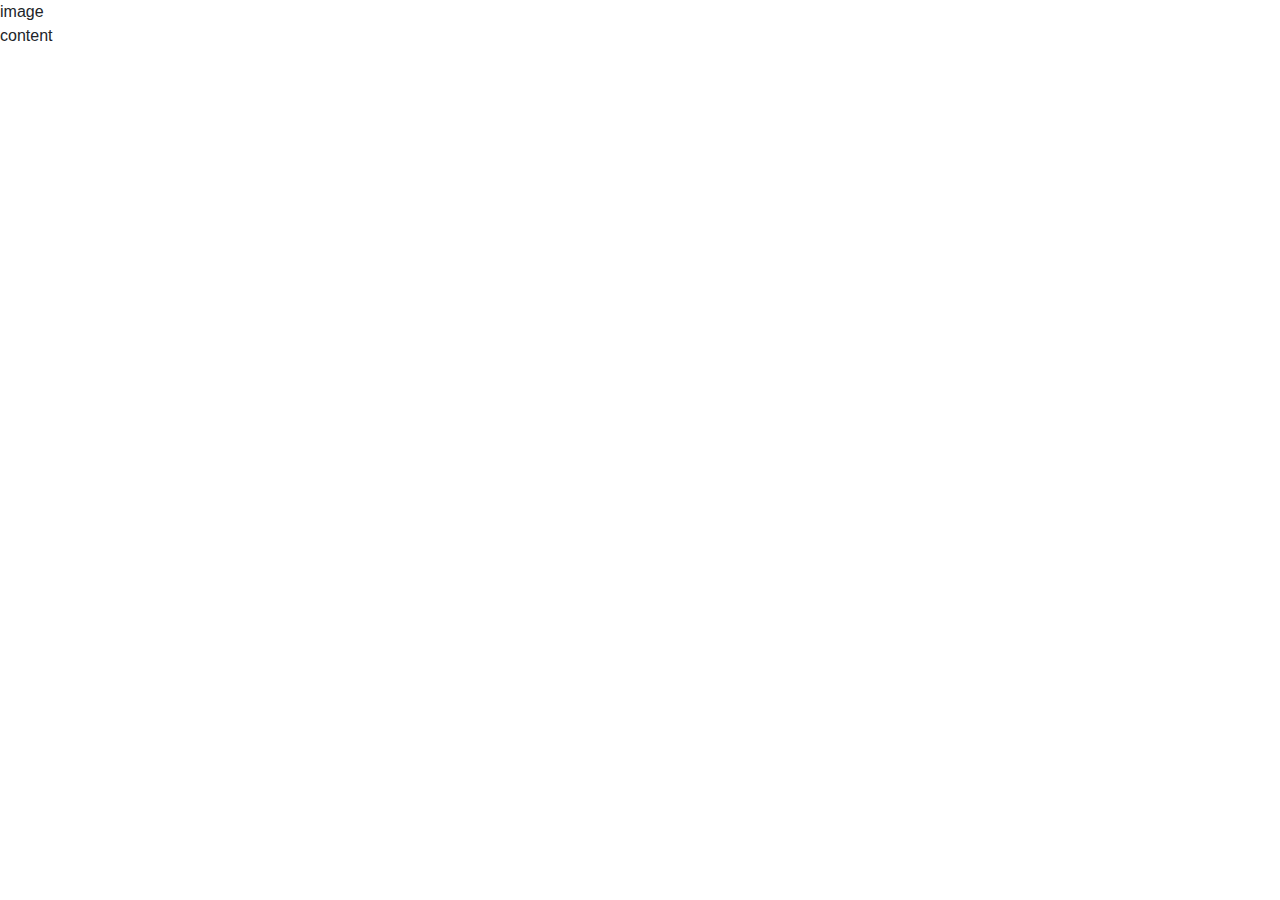
==== index.html @ d9298add "oct12" ====
<!doctype html>
<html lang="en">
  <head>
    <!-- Required meta tags -->
    <meta charset="utf-8">
    <meta name="viewport" content="width=device-width, initial-scale=1, shrink-to-fit=no">

    <!-- Bootstrap CSS -->
    <link rel="stylesheet" href="https://stackpath.bootstrapcdn.com/bootstrap/4.5.2/css/bootstrap.min.css" integrity="sha384-JcKb8q3iqJ61gNV9KGb8thSsNjpSL0n8PARn9HuZOnIxN0hoP+VmmDGMN5t9UJ0Z" crossorigin="anonymous">

    <title>Hello, world!</title>
  </head>
  <body>
    <div class="main_wrapper">
      <div class="left_side">
        image
      </div>

      <div class="right_side">content</div>
    </div>
    <!-- Optional JavaScript -->
    <!-- jQuery first, then Popper.js, then Bootstrap JS -->
    <script src="https://code.jquery.com/jquery-3.5.1.slim.min.js" integrity="sha384-DfXdz2htPH0lsSSs5nCTpuj/zy4C+OGpamoFVy38MVBnE+IbbVYUew+OrCXaRkfj" crossorigin="anonymous"></script>
    <script src="https://cdn.jsdelivr.net/npm/popper.js@1.16.1/dist/umd/popper.min.js" integrity="sha384-9/reFTGAW83EW2RDu2S0VKaIzap3H66lZH81PoYlFhbGU+6BZp6G7niu735Sk7lN" crossorigin="anonymous"></script>
    <script src="https://stackpath.bootstrapcdn.com/bootstrap/4.5.2/js/bootstrap.min.js" integrity="sha384-B4gt1jrGC7Jh4AgTPSdUtOBvfO8shuf57BaghqFfPlYxofvL8/KUEfYiJOMMV+rV" crossorigin="anonymous"></script>
  </body>
</html>
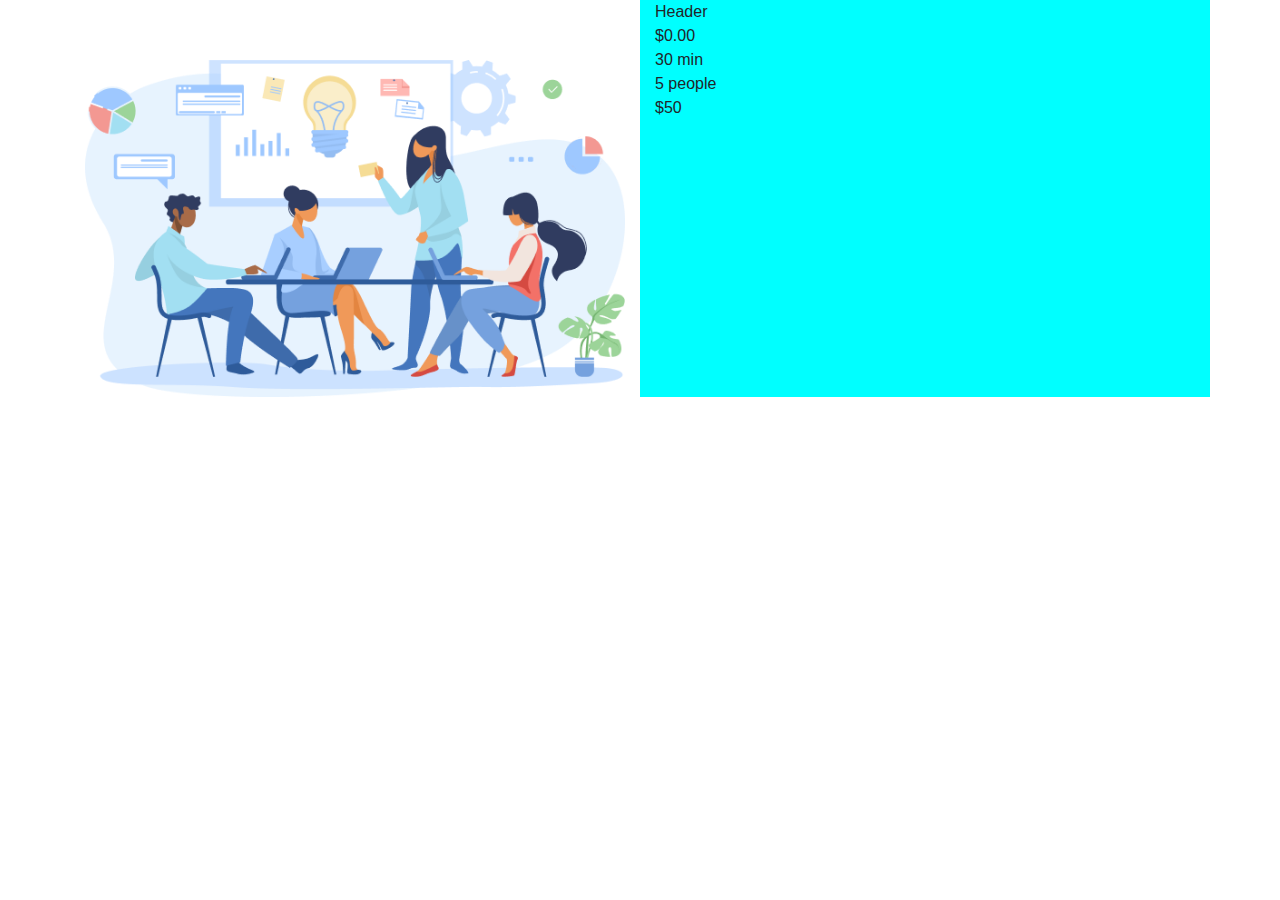
==== commit 11df56d8: "щсе14" ====
--- a/index.html
+++ b/index.html
@@ -1,27 +1,51 @@
 <!doctype html>
 <html lang="en">
-  <head>
-    <!-- Required meta tags -->
-    <meta charset="utf-8">
-    <meta name="viewport" content="width=device-width, initial-scale=1, shrink-to-fit=no">
 
-    <!-- Bootstrap CSS -->
-    <link rel="stylesheet" href="https://stackpath.bootstrapcdn.com/bootstrap/4.5.2/css/bootstrap.min.css" integrity="sha384-JcKb8q3iqJ61gNV9KGb8thSsNjpSL0n8PARn9HuZOnIxN0hoP+VmmDGMN5t9UJ0Z" crossorigin="anonymous">
+<head>
+  <!-- Required meta tags -->
+  <meta charset="utf-8">
+  <meta name="viewport" content="width=device-width, initial-scale=1, shrink-to-fit=no">
 
-    <title>Hello, world!</title>
-  </head>
-  <body>
-    <div class="main_wrapper">
-      <div class="left_side">
-        image
+  <!-- Bootstrap CSS -->
+  <link rel="stylesheet" href="https://stackpath.bootstrapcdn.com/bootstrap/4.5.2/css/bootstrap.min.css"
+    integrity="sha384-JcKb8q3iqJ61gNV9KGb8thSsNjpSL0n8PARn9HuZOnIxN0hoP+VmmDGMN5t9UJ0Z" crossorigin="anonymous">
+
+  <!-- Custom CSS -->
+  <link rel="stylesheet" href="css/styles.css">
+
+  <title>Meeting Cost Calculator</title>
+</head>
+
+<body>
+  <div class="container">
+    <div class="row">
+      <div class="col-6">
+        <img src="images/theme_image.png" class="theme_image">
       </div>
 
-      <div class="right_side">content</div>
+      <div class="col-6" style="background-color: aqua;">
+        <div class="header">Header</div>
+        <div class="results">$0.00</div>
+
+        <div class="settings">
+          <div class="duration">30 min</div>
+          <div class="participants">5 people</div>
+          <div class="money">$50</div>
+        </div>
+      </div>
     </div>
-    <!-- Optional JavaScript -->
-    <!-- jQuery first, then Popper.js, then Bootstrap JS -->
-    <script src="https://code.jquery.com/jquery-3.5.1.slim.min.js" integrity="sha384-DfXdz2htPH0lsSSs5nCTpuj/zy4C+OGpamoFVy38MVBnE+IbbVYUew+OrCXaRkfj" crossorigin="anonymous"></script>
-    <script src="https://cdn.jsdelivr.net/npm/popper.js@1.16.1/dist/umd/popper.min.js" integrity="sha384-9/reFTGAW83EW2RDu2S0VKaIzap3H66lZH81PoYlFhbGU+6BZp6G7niu735Sk7lN" crossorigin="anonymous"></script>
-    <script src="https://stackpath.bootstrapcdn.com/bootstrap/4.5.2/js/bootstrap.min.js" integrity="sha384-B4gt1jrGC7Jh4AgTPSdUtOBvfO8shuf57BaghqFfPlYxofvL8/KUEfYiJOMMV+rV" crossorigin="anonymous"></script>
-  </body>
+  </div>
+  <!-- Optional JavaScript -->
+  <!-- jQuery first, then Popper.js, then Bootstrap JS -->
+  <script src="https://code.jquery.com/jquery-3.5.1.slim.min.js"
+    integrity="sha384-DfXdz2htPH0lsSSs5nCTpuj/zy4C+OGpamoFVy38MVBnE+IbbVYUew+OrCXaRkfj"
+    crossorigin="anonymous"></script>
+  <script src="https://cdn.jsdelivr.net/npm/popper.js@1.16.1/dist/umd/popper.min.js"
+    integrity="sha384-9/reFTGAW83EW2RDu2S0VKaIzap3H66lZH81PoYlFhbGU+6BZp6G7niu735Sk7lN"
+    crossorigin="anonymous"></script>
+  <script src="https://stackpath.bootstrapcdn.com/bootstrap/4.5.2/js/bootstrap.min.js"
+    integrity="sha384-B4gt1jrGC7Jh4AgTPSdUtOBvfO8shuf57BaghqFfPlYxofvL8/KUEfYiJOMMV+rV"
+    crossorigin="anonymous"></script>
+</body>
+
 </html>--- a/css/styles.css
+++ b/css/styles.css
@@ -0,0 +1,8 @@
+p{
+    color: red;
+}
+
+.theme_image{
+    width: 100%;
+    margin-top: 60px;
+}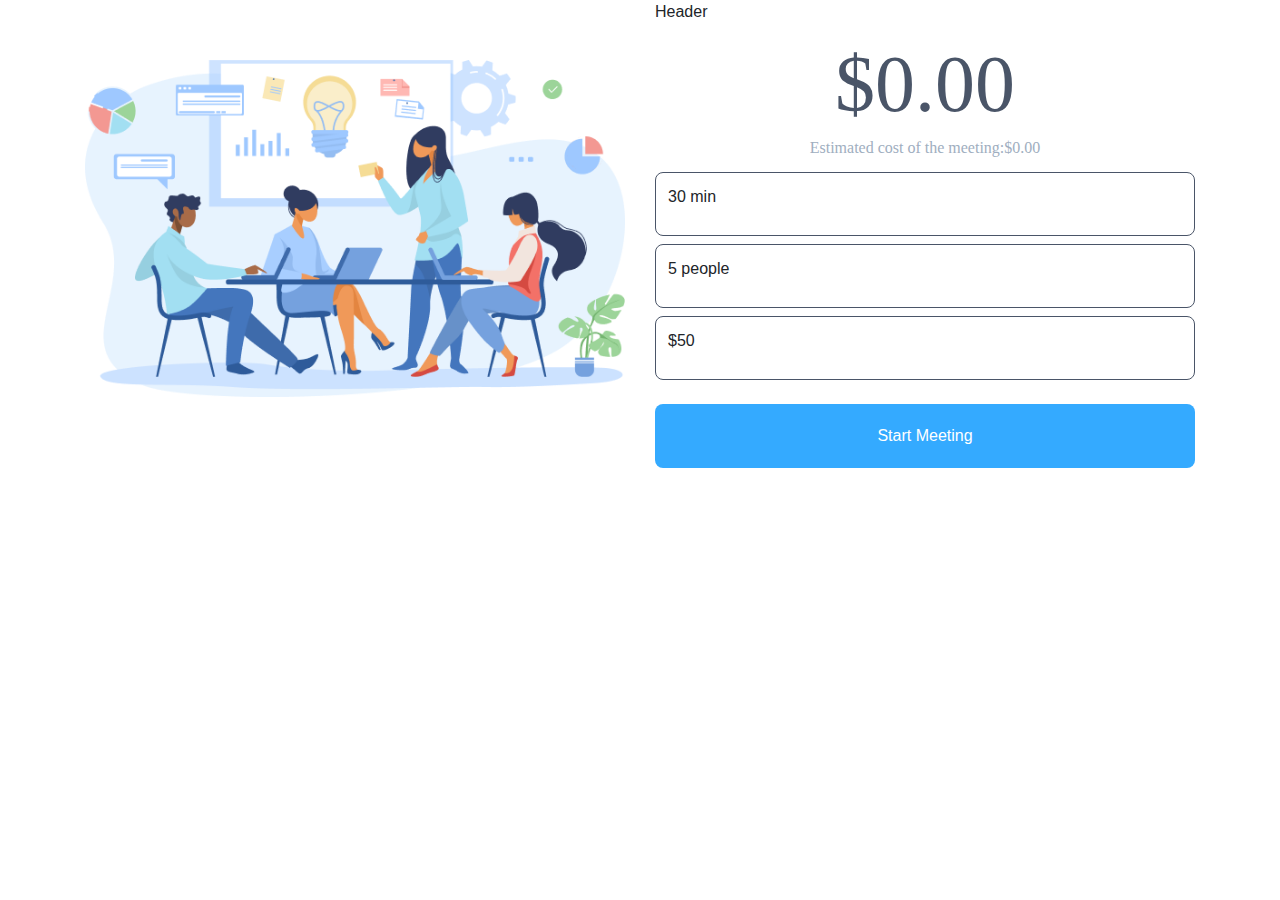
==== commit 5681b216: "oct14-2" ====
--- a/index.html
+++ b/index.html
@@ -2,50 +2,51 @@
 <html lang="en">
 
 <head>
-  <!-- Required meta tags -->
-  <meta charset="utf-8">
-  <meta name="viewport" content="width=device-width, initial-scale=1, shrink-to-fit=no">
+    <!-- Required meta tags -->
+    <meta charset="utf-8">
+    <meta name="viewport" content="width=device-width, initial-scale=1, shrink-to-fit=no">
 
-  <!-- Bootstrap CSS -->
-  <link rel="stylesheet" href="https://stackpath.bootstrapcdn.com/bootstrap/4.5.2/css/bootstrap.min.css"
-    integrity="sha384-JcKb8q3iqJ61gNV9KGb8thSsNjpSL0n8PARn9HuZOnIxN0hoP+VmmDGMN5t9UJ0Z" crossorigin="anonymous">
+    <!-- Bootstrap CSS -->
+    <link rel="stylesheet" href="https://stackpath.bootstrapcdn.com/bootstrap/4.5.2/css/bootstrap.min.css" integrity="sha384-JcKb8q3iqJ61gNV9KGb8thSsNjpSL0n8PARn9HuZOnIxN0hoP+VmmDGMN5t9UJ0Z" crossorigin="anonymous">
 
-  <!-- Custom CSS -->
-  <link rel="stylesheet" href="css/styles.css">
+    <!-- Custom CSS -->
+    <link rel="stylesheet" href="css/styles.css">
 
-  <title>Meeting Cost Calculator</title>
+    <title>Meeting Cost Calculator</title>
 </head>
 
 <body>
-  <div class="container">
-    <div class="row">
-      <div class="col-6">
-        <img src="images/theme_image.png" class="theme_image">
-      </div>
+    <div class="container">
+        <div class="row">
+            <div class="col-6">
+                <img src="images/theme_image.png" class="theme_image">
+            </div>
 
-      <div class="col-6" style="background-color: aqua;">
-        <div class="header">Header</div>
-        <div class="results">$0.00</div>
+            <div class="col-6">
+                <!-- Header: menu and account -->
+                <div class="header">Header</div>
 
-        <div class="settings">
-          <div class="duration">30 min</div>
-          <div class="participants">5 people</div>
-          <div class="money">$50</div>
+                <!-- Main display -->
+                <div class="results">
+                    <p class="display">$0.00</p>
+                    <p class="total-cost">Estimated cost of the meeting:<span>$0.00</span></p>
+                </div>
+
+                <div class="settings">
+                    <div class="settings-block duration">30 min</div>
+                    <div class="settings-block participants">5 people</div>
+                    <div class="settings-block money">$50</div>
+                </div>
+
+                <button class="start">Start Meeting</button>
+            </div>
         </div>
-      </div>
     </div>
-  </div>
-  <!-- Optional JavaScript -->
-  <!-- jQuery first, then Popper.js, then Bootstrap JS -->
-  <script src="https://code.jquery.com/jquery-3.5.1.slim.min.js"
-    integrity="sha384-DfXdz2htPH0lsSSs5nCTpuj/zy4C+OGpamoFVy38MVBnE+IbbVYUew+OrCXaRkfj"
-    crossorigin="anonymous"></script>
-  <script src="https://cdn.jsdelivr.net/npm/popper.js@1.16.1/dist/umd/popper.min.js"
-    integrity="sha384-9/reFTGAW83EW2RDu2S0VKaIzap3H66lZH81PoYlFhbGU+6BZp6G7niu735Sk7lN"
-    crossorigin="anonymous"></script>
-  <script src="https://stackpath.bootstrapcdn.com/bootstrap/4.5.2/js/bootstrap.min.js"
-    integrity="sha384-B4gt1jrGC7Jh4AgTPSdUtOBvfO8shuf57BaghqFfPlYxofvL8/KUEfYiJOMMV+rV"
-    crossorigin="anonymous"></script>
+    <!-- Optional JavaScript -->
+    <!-- jQuery first, then Popper.js, then Bootstrap JS -->
+    <script src="https://code.jquery.com/jquery-3.5.1.slim.min.js" integrity="sha384-DfXdz2htPH0lsSSs5nCTpuj/zy4C+OGpamoFVy38MVBnE+IbbVYUew+OrCXaRkfj" crossorigin="anonymous"></script>
+    <script src="https://cdn.jsdelivr.net/npm/popper.js@1.16.1/dist/umd/popper.min.js" integrity="sha384-9/reFTGAW83EW2RDu2S0VKaIzap3H66lZH81PoYlFhbGU+6BZp6G7niu735Sk7lN" crossorigin="anonymous"></script>
+    <script src="https://stackpath.bootstrapcdn.com/bootstrap/4.5.2/js/bootstrap.min.js" integrity="sha384-B4gt1jrGC7Jh4AgTPSdUtOBvfO8shuf57BaghqFfPlYxofvL8/KUEfYiJOMMV+rV" crossorigin="anonymous"></script>
 </body>
 
 </html>--- a/css/styles.css
+++ b/css/styles.css
@@ -1,8 +1,57 @@
-p{
+p {
     color: red;
 }
 
-.theme_image{
+.theme_image {
     width: 100%;
     margin-top: 60px;
+}
+
+.header {
+    /* background-color: chartreuse;*/
+    height: 44px;
+}
+
+.display {
+    /* display */
+    font-family: Roboto;
+    font-style: normal;
+    font-weight: normal;
+    font-size: 80px;
+    line-height: 100%;
+    /* identical to box height, or 80px */
+    text-align: center;
+    /* light / $primary-text */
+    color: #4A5568;
+}
+
+.total-cost {
+    /* paragraph */
+    font-family: Roboto;
+    font-style: normal;
+    font-weight: normal;
+    font-size: 16px;
+    line-height: 100%;
+    /* identical to box height, or 26px */
+    text-align: center;
+    /* light / $secondary-text */
+    color: #A0AEC0;
+}
+
+.settings-block {
+    border: solid 1px #4A5568;
+    margin-top: 8px;
+    height: 64px;
+    border-radius: 8px;
+    padding: 12px;
+}
+
+.start {
+    width: 100%;
+    margin-top: 24px;
+    border: none;
+    border-radius: 8px;
+    height: 64px;
+    background-color: #34AAFF;
+    color: #FFF;
 }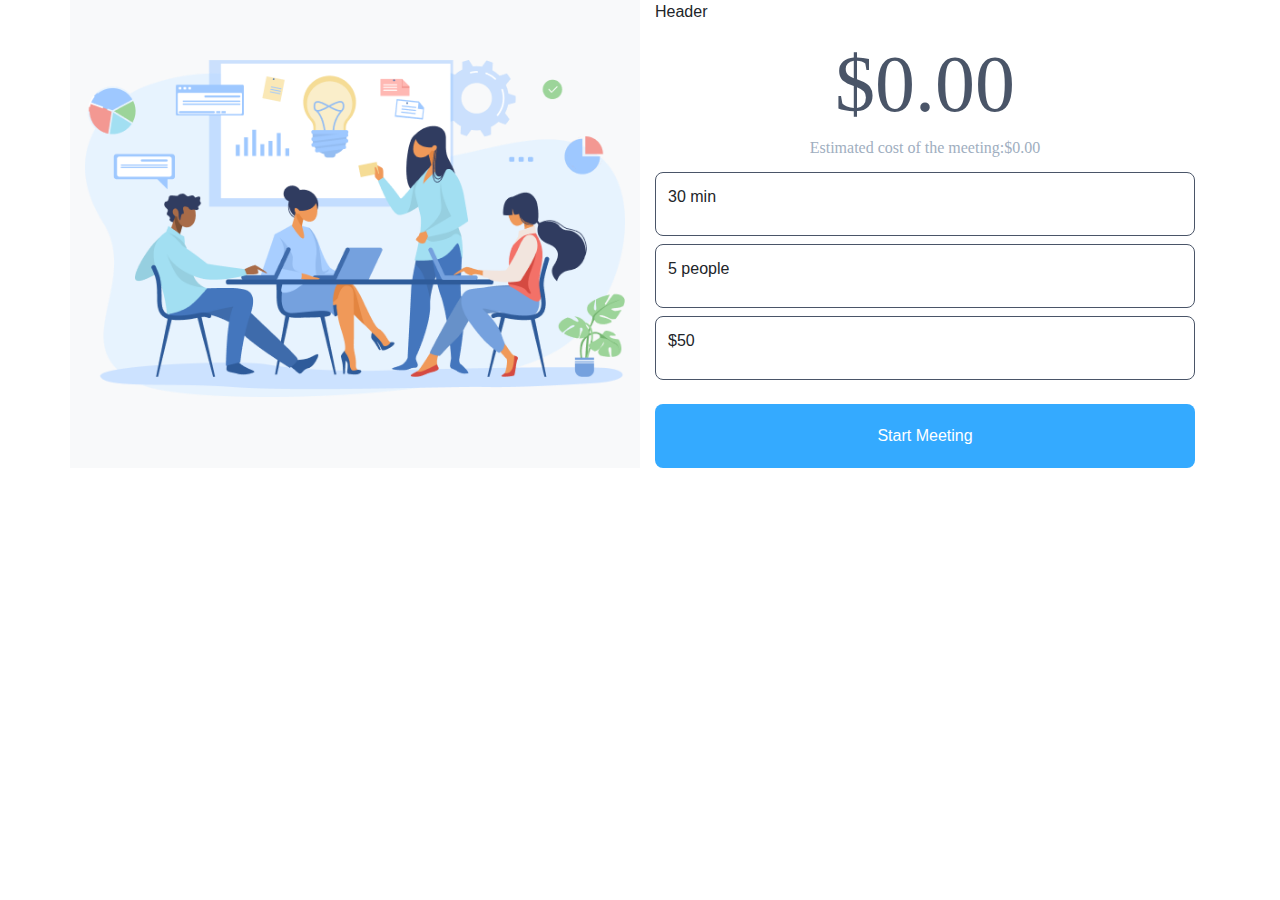
==== commit 8600ed57: "hid image on smaller resolution" ====
--- a/index.html
+++ b/index.html
@@ -18,11 +18,11 @@
 <body>
     <div class="container">
         <div class="row">
-            <div class="col-6">
+            <div class="col-md-6 d-none d-md-block bg-light">
                 <img src="images/theme_image.png" class="theme_image">
             </div>
 
-            <div class="col-6">
+            <div class="col-md-6">
                 <!-- Header: menu and account -->
                 <div class="header">Header</div>
 
@@ -42,6 +42,7 @@
             </div>
         </div>
     </div>
+
     <!-- Optional JavaScript -->
     <!-- jQuery first, then Popper.js, then Bootstrap JS -->
     <script src="https://code.jquery.com/jquery-3.5.1.slim.min.js" integrity="sha384-DfXdz2htPH0lsSSs5nCTpuj/zy4C+OGpamoFVy38MVBnE+IbbVYUew+OrCXaRkfj" crossorigin="anonymous"></script>
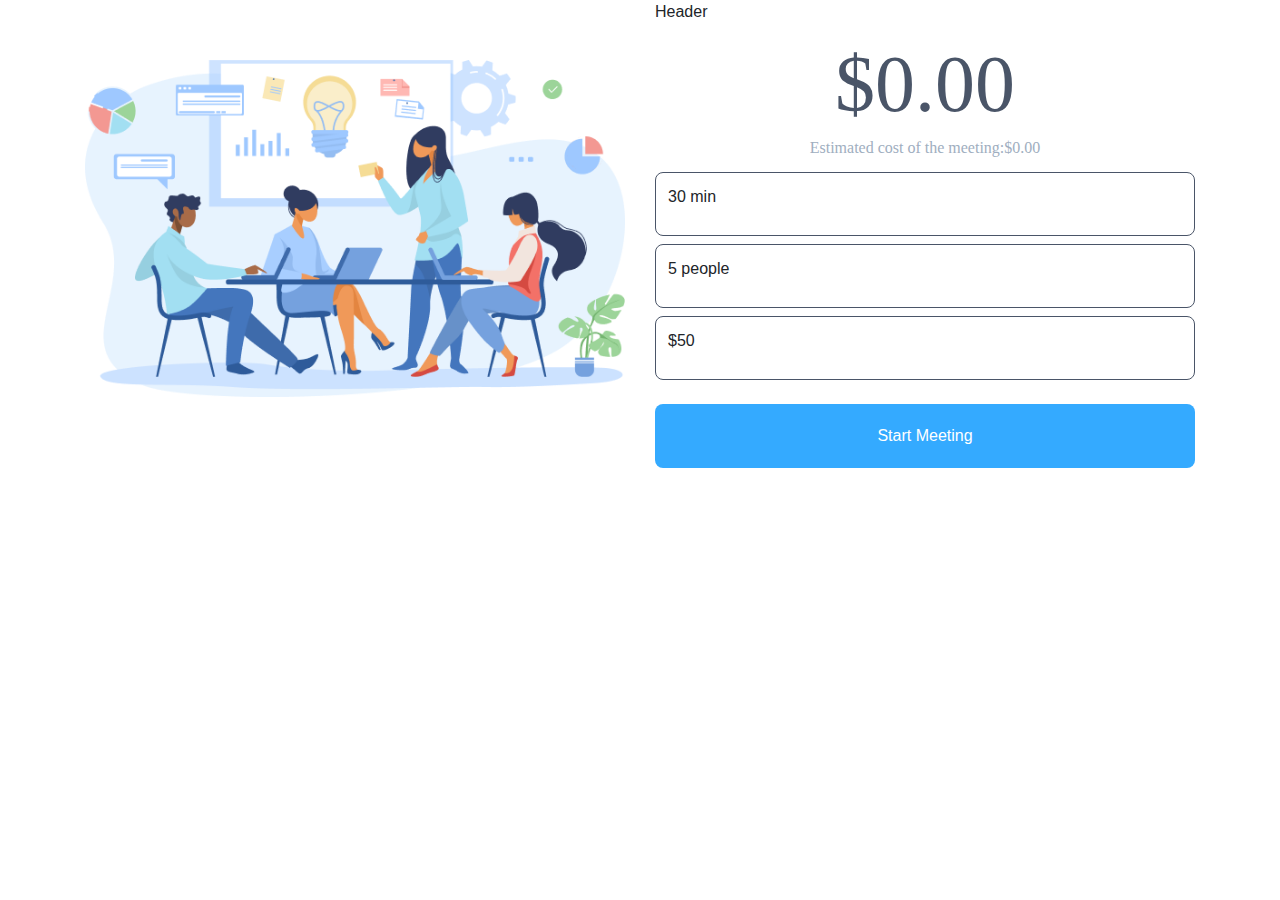
==== commit 2144aef1: "removed gray bg" ====
--- a/index.html
+++ b/index.html
@@ -18,7 +18,7 @@
 <body>
     <div class="container">
         <div class="row">
-            <div class="col-md-6 d-none d-md-block bg-light">
+            <div class="col-md-6 d-none d-md-block">
                 <img src="images/theme_image.png" class="theme_image">
             </div>
 
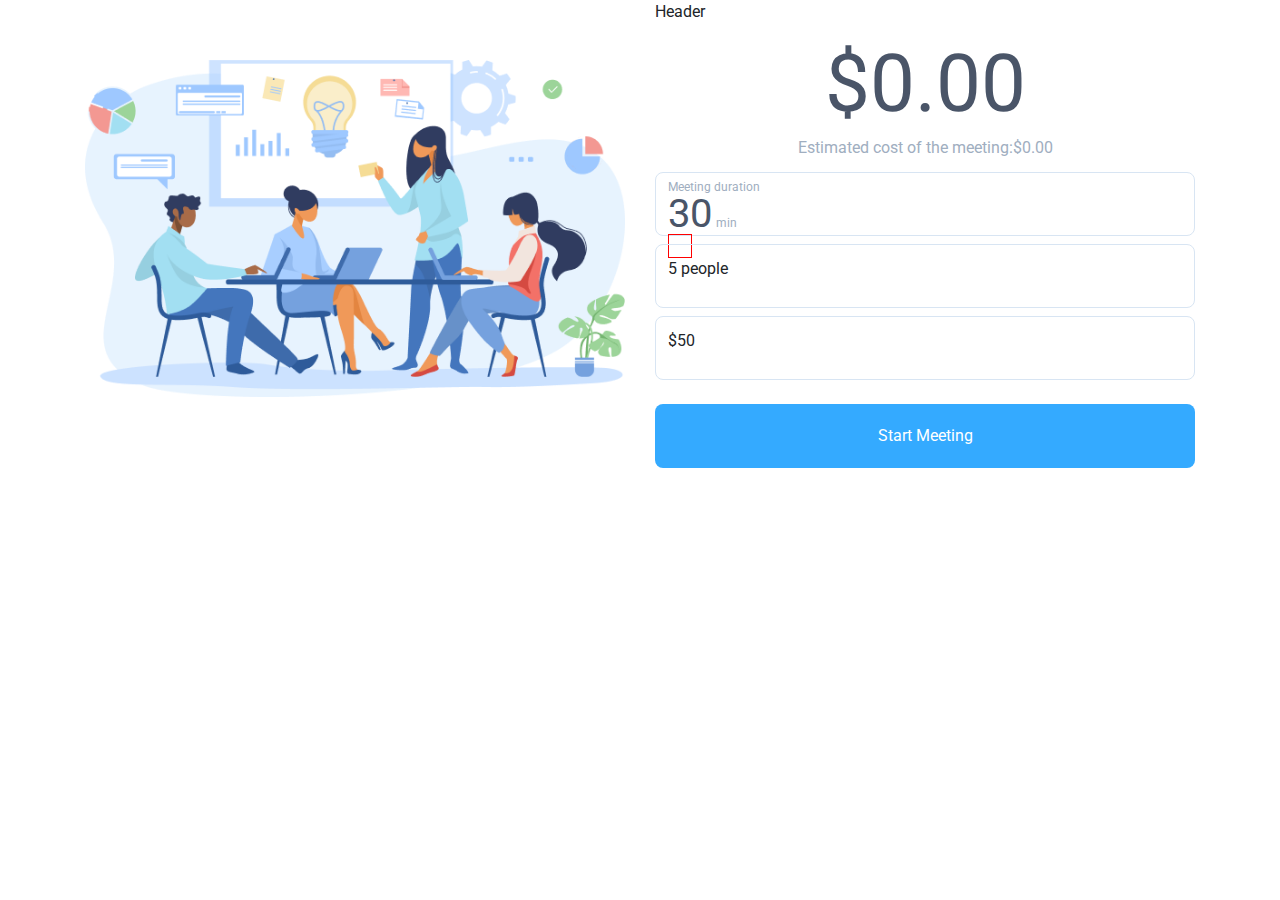
==== commit a7527c5b: "whatever" ====
--- a/index.html
+++ b/index.html
@@ -21,7 +21,6 @@
             <div class="col-md-6 d-none d-md-block">
                 <img src="images/theme_image.png" class="theme_image">
             </div>
-
             <div class="col-md-6">
                 <!-- Header: menu and account -->
                 <div class="header">Header</div>
@@ -33,13 +32,22 @@
                 </div>
 
                 <div class="settings">
-                    <div class="settings-block duration">30 min</div>
+                    <div class="settings-block duration">
+                        <p class="text-12">Meeting duration</p>
+                        <span class="text-40">30</span>
+                        <span class="text-12">min</span>
+                        <div class="icon">
+                            <img src="asdf.jpg" alt="">
+                        </div>
+                    </div>
                     <div class="settings-block participants">5 people</div>
-                    <div class="settings-block money">$50</div>
+                    <div class="settings-block salary">$50</div>
                 </div>
 
                 <button class="start">Start Meeting</button>
             </div>
+
+            <div class="col-md-1"></div>
         </div>
     </div>
 
--- a/css/styles.css
+++ b/css/styles.css
@@ -1,7 +1,8 @@
-p {
-    color: red;
+@import url('https://fonts.googleapis.com/css2?family=Roboto&display=swap');
+
+body{
+    font-family: 'Roboto', sans-serif;  
 }
-
 .theme_image {
     width: 100%;
     margin-top: 60px;
@@ -39,13 +40,39 @@
 }
 
 .settings-block {
-    border: solid 1px #4A5568;
     margin-top: 8px;
     height: 64px;
     border-radius: 8px;
     padding: 12px;
 }
+.duration{
+    border: solid 1px #D8E5F3;
+}
 
+.participants{
+    border: solid 1px #D8E5F3;
+}
+
+.salary{
+    border: solid 1px #D8E5F3;
+}
+
+.text-12{
+    font-family: Roboto;
+    font-style: normal;
+    font-weight: normal;
+    line-height: 0.4em;
+    font-size: 12px;
+    color: #A0AEC0;
+}
+.text-40{
+    font-family: Roboto;
+    font-style: normal;
+    font-weight: normal;
+    line-height: 0.4em;
+    font-size: 40px;
+    color: #4A5568;
+}
 .start {
     width: 100%;
     margin-top: 24px;
@@ -54,4 +81,11 @@
     height: 64px;
     background-color: #34AAFF;
     color: #FFF;
+}
+
+.settings .icon{
+    border: solid 1px red;
+    width: 24px;
+    height: 24px;
+    text-align: right;
 }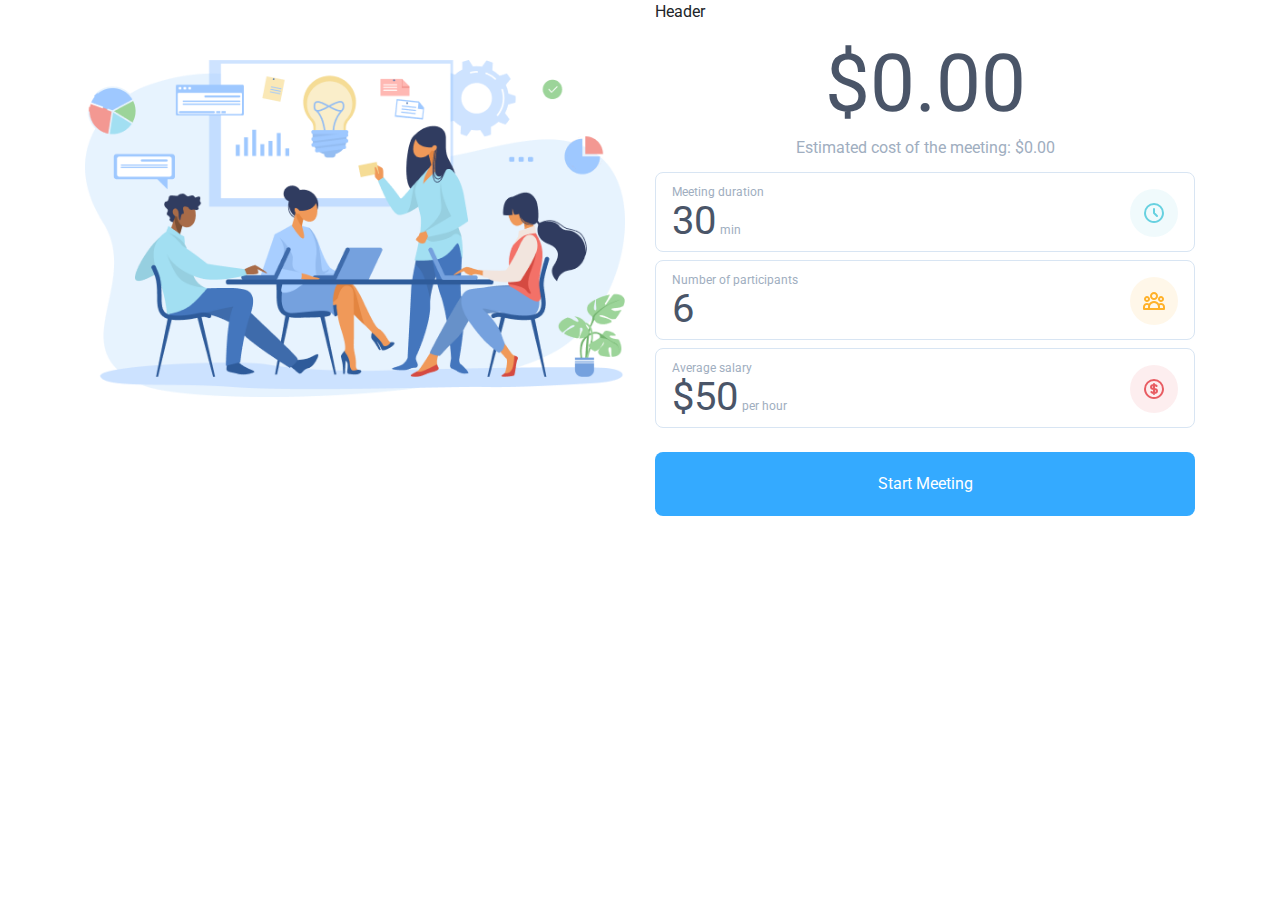
==== commit a66e1c3c: "changes are done" ====
--- a/index.html
+++ b/index.html
@@ -1,61 +1,75 @@
 <!doctype html>
 <html lang="en">
-
-<head>
-    <!-- Required meta tags -->
-    <meta charset="utf-8">
-    <meta name="viewport" content="width=device-width, initial-scale=1, shrink-to-fit=no">
-
-    <!-- Bootstrap CSS -->
-    <link rel="stylesheet" href="https://stackpath.bootstrapcdn.com/bootstrap/4.5.2/css/bootstrap.min.css" integrity="sha384-JcKb8q3iqJ61gNV9KGb8thSsNjpSL0n8PARn9HuZOnIxN0hoP+VmmDGMN5t9UJ0Z" crossorigin="anonymous">
-
-    <!-- Custom CSS -->
-    <link rel="stylesheet" href="css/styles.css">
-
-    <title>Meeting Cost Calculator</title>
-</head>
-
-<body>
-    <div class="container">
-        <div class="row">
-            <div class="col-md-6 d-none d-md-block">
-                <img src="images/theme_image.png" class="theme_image">
+    <head>
+        <!-- Required meta tags -->
+        <meta charset="utf-8">
+        <meta name="viewport" content="width=device-width, initial-scale=1, shrink-to-fit=no">
+        <!-- Bootstrap CSS -->
+        <link
+            rel="stylesheet"
+            href="https://stackpath.bootstrapcdn.com/bootstrap/4.5.2/css/bootstrap.min.css"
+            integrity="sha384-JcKb8q3iqJ61gNV9KGb8thSsNjpSL0n8PARn9HuZOnIxN0hoP+VmmDGMN5t9UJ0Z"
+            crossorigin="anonymous"
+        >
+        <!-- Custom CSS -->
+        <link rel="stylesheet" href="css/styles.css">
+        <title>Meeting Cost Calculator</title>
+    </head>
+    <body>
+        <div class="container">
+            <div class="row">
+                <div class="col-md-6 d-none d-md-block">
+                    <img src="images/theme_image.png" class="theme_image">
+                </div>
+                <div class="col-md-6">
+                    <!-- Header: menu and account -->
+                    <div class="header">Header</div>
+                    <!-- Main display -->
+                    <div class="results">
+                        <p class="display">$0.00</p>
+                        <p class="total-cost">
+                            Estimated cost of the meeting:
+                            <span>$0.00</span>
+                        </p>
+                    </div>
+                    <div class="settings">
+                        <!-- block meeting duration -->
+                        <div class="settings-block duration">
+                            <div class="icon">
+                                <img src="images/icon-clock.svg" alt="">
+                            </div>
+                            <p class="text-12">Meeting duration</p>
+                            <span class="text-40">30</span>
+                            <span class="text-12">min</span>
+                        </div>
+                        <!-- block participants -->
+                        <div class="settings-block duration">
+                            <div class="icon">
+                                <img src="images/icon-participants.svg" alt="">
+                            </div>
+                            <p class="text-12">Number of participants</p>
+                            <span class="text-40">6</span>
+                        </div>
+                        <!-- block salary -->
+                        <div class="settings-block duration">
+                            <div class="icon">
+                                <img src="images/icon-salary.svg" alt="">
+                            </div>
+                            <p class="text-12">Average salary</p>
+                            <span class="text-40">$50</span>
+                            <span class="text-12">per hour</span>
+                        </div>
+                        
+                    </div>
+                    <button class="start">Start Meeting</button>
+                </div>
+                <div class="col-md-1"></div>
             </div>
-            <div class="col-md-6">
-                <!-- Header: menu and account -->
-                <div class="header">Header</div>
-
-                <!-- Main display -->
-                <div class="results">
-                    <p class="display">$0.00</p>
-                    <p class="total-cost">Estimated cost of the meeting:<span>$0.00</span></p>
-                </div>
-
-                <div class="settings">
-                    <div class="settings-block duration">
-                        <p class="text-12">Meeting duration</p>
-                        <span class="text-40">30</span>
-                        <span class="text-12">min</span>
-                        <div class="icon">
-                            <img src="asdf.jpg" alt="">
-                        </div>
-                    </div>
-                    <div class="settings-block participants">5 people</div>
-                    <div class="settings-block salary">$50</div>
-                </div>
-
-                <button class="start">Start Meeting</button>
-            </div>
-
-            <div class="col-md-1"></div>
         </div>
-    </div>
-
-    <!-- Optional JavaScript -->
-    <!-- jQuery first, then Popper.js, then Bootstrap JS -->
-    <script src="https://code.jquery.com/jquery-3.5.1.slim.min.js" integrity="sha384-DfXdz2htPH0lsSSs5nCTpuj/zy4C+OGpamoFVy38MVBnE+IbbVYUew+OrCXaRkfj" crossorigin="anonymous"></script>
-    <script src="https://cdn.jsdelivr.net/npm/popper.js@1.16.1/dist/umd/popper.min.js" integrity="sha384-9/reFTGAW83EW2RDu2S0VKaIzap3H66lZH81PoYlFhbGU+6BZp6G7niu735Sk7lN" crossorigin="anonymous"></script>
-    <script src="https://stackpath.bootstrapcdn.com/bootstrap/4.5.2/js/bootstrap.min.js" integrity="sha384-B4gt1jrGC7Jh4AgTPSdUtOBvfO8shuf57BaghqFfPlYxofvL8/KUEfYiJOMMV+rV" crossorigin="anonymous"></script>
-</body>
-
-</html>+        <!-- Optional JavaScript -->
+        <!-- jQuery first, then Popper.js, then Bootstrap JS -->
+        <script src="https://code.jquery.com/jquery-3.5.1.slim.min.js" integrity="sha384-DfXdz2htPH0lsSSs5nCTpuj/zy4C+OGpamoFVy38MVBnE+IbbVYUew+OrCXaRkfj" crossorigin="anonymous"></script>
+        <script src="https://cdn.jsdelivr.net/npm/popper.js@1.16.1/dist/umd/popper.min.js" integrity="sha384-9/reFTGAW83EW2RDu2S0VKaIzap3H66lZH81PoYlFhbGU+6BZp6G7niu735Sk7lN" crossorigin="anonymous"></script>
+        <script src="https://stackpath.bootstrapcdn.com/bootstrap/4.5.2/js/bootstrap.min.js" integrity="sha384-B4gt1jrGC7Jh4AgTPSdUtOBvfO8shuf57BaghqFfPlYxofvL8/KUEfYiJOMMV+rV" crossorigin="anonymous"></script>
+    </body>
+</html>
--- a/css/styles.css
+++ b/css/styles.css
@@ -1,8 +1,8 @@
 @import url('https://fonts.googleapis.com/css2?family=Roboto&display=swap');
+body {
+    font-family: 'Roboto', sans-serif;
+}
 
-body{
-    font-family: 'Roboto', sans-serif;  
-}
 .theme_image {
     width: 100%;
     margin-top: 60px;
@@ -41,38 +41,41 @@
 
 .settings-block {
     margin-top: 8px;
-    height: 64px;
+    height: 80px;
     border-radius: 8px;
-    padding: 12px;
+    padding: 16px;
 }
-.duration{
+
+.duration {
     border: solid 1px #D8E5F3;
 }
 
-.participants{
+.participants {
     border: solid 1px #D8E5F3;
 }
 
-.salary{
+.salary {
     border: solid 1px #D8E5F3;
 }
 
-.text-12{
+.text-12 {
     font-family: Roboto;
     font-style: normal;
     font-weight: normal;
-    line-height: 0.4em;
+    line-height: 0.5em;
     font-size: 12px;
     color: #A0AEC0;
 }
-.text-40{
+
+.text-40 {
     font-family: Roboto;
     font-style: normal;
     font-weight: normal;
-    line-height: 0.4em;
+    line-height: 0.5em;
     font-size: 40px;
     color: #4A5568;
 }
+
 .start {
     width: 100%;
     margin-top: 24px;
@@ -83,9 +86,9 @@
     color: #FFF;
 }
 
-.settings .icon{
-    border: solid 1px red;
-    width: 24px;
-    height: 24px;
-    text-align: right;
+.settings .icon {
+    width: 48px;
+    height: 48px;
+    float: right;
+    background-position: -30px;
 }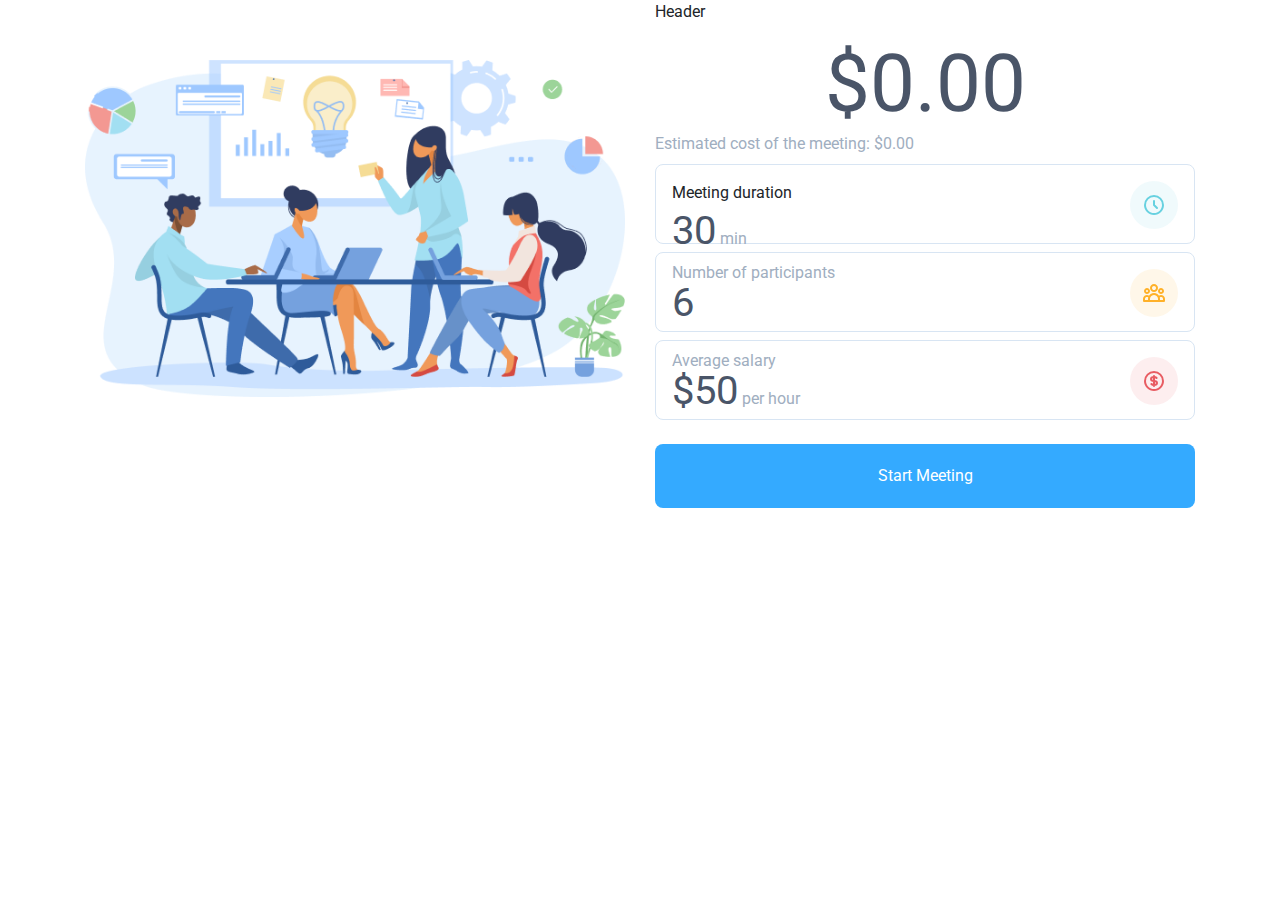
==== commit 4b47e54b: "oct 29" ====
--- a/index.html
+++ b/index.html
@@ -27,7 +27,7 @@
                     <!-- Main display -->
                     <div class="results">
                         <p class="display">$0.00</p>
-                        <p class="total-cost">
+                        <p class="text-16">
                             Estimated cost of the meeting:
                             <span>$0.00</span>
                         </p>
@@ -40,14 +40,14 @@
                             </div>
                             <p class="text-12">Meeting duration</p>
                             <span class="text-40">30</span>
-                            <span class="text-12">min</span>
+                            <span class="text-16">min</span>
                         </div>
                         <!-- block participants -->
                         <div class="settings-block duration">
                             <div class="icon">
                                 <img src="images/icon-participants.svg" alt="">
                             </div>
-                            <p class="text-12">Number of participants</p>
+                            <p class="text-16">Number of participants</p>
                             <span class="text-40">6</span>
                         </div>
                         <!-- block salary -->
@@ -55,9 +55,9 @@
                             <div class="icon">
                                 <img src="images/icon-salary.svg" alt="">
                             </div>
-                            <p class="text-12">Average salary</p>
+                            <p class="text-16">Average salary</p>
                             <span class="text-40">$50</span>
-                            <span class="text-12">per hour</span>
+                            <span class="text-16">per hour</span>
                         </div>
                         
                     </div>
--- a/css/styles.css
+++ b/css/styles.css
@@ -58,12 +58,12 @@
     border: solid 1px #D8E5F3;
 }
 
-.text-12 {
+.text-16 {
     font-family: Roboto;
     font-style: normal;
     font-weight: normal;
     line-height: 0.5em;
-    font-size: 12px;
+    font-size: 16px;
     color: #A0AEC0;
 }
 
@@ -91,4 +91,19 @@
     height: 48px;
     float: right;
     background-position: -30px;
+}
+
+li {
+    
+  
+  list-style-type: none;
+    margin: 0;
+    padding-bottom: 20px;
+}
+
+li .checkmark {
+    width: 32px;
+    height: 32px;
+    /* хуй знает как покрасить SVG кодом в другой цвет */
+    color: red;
 }